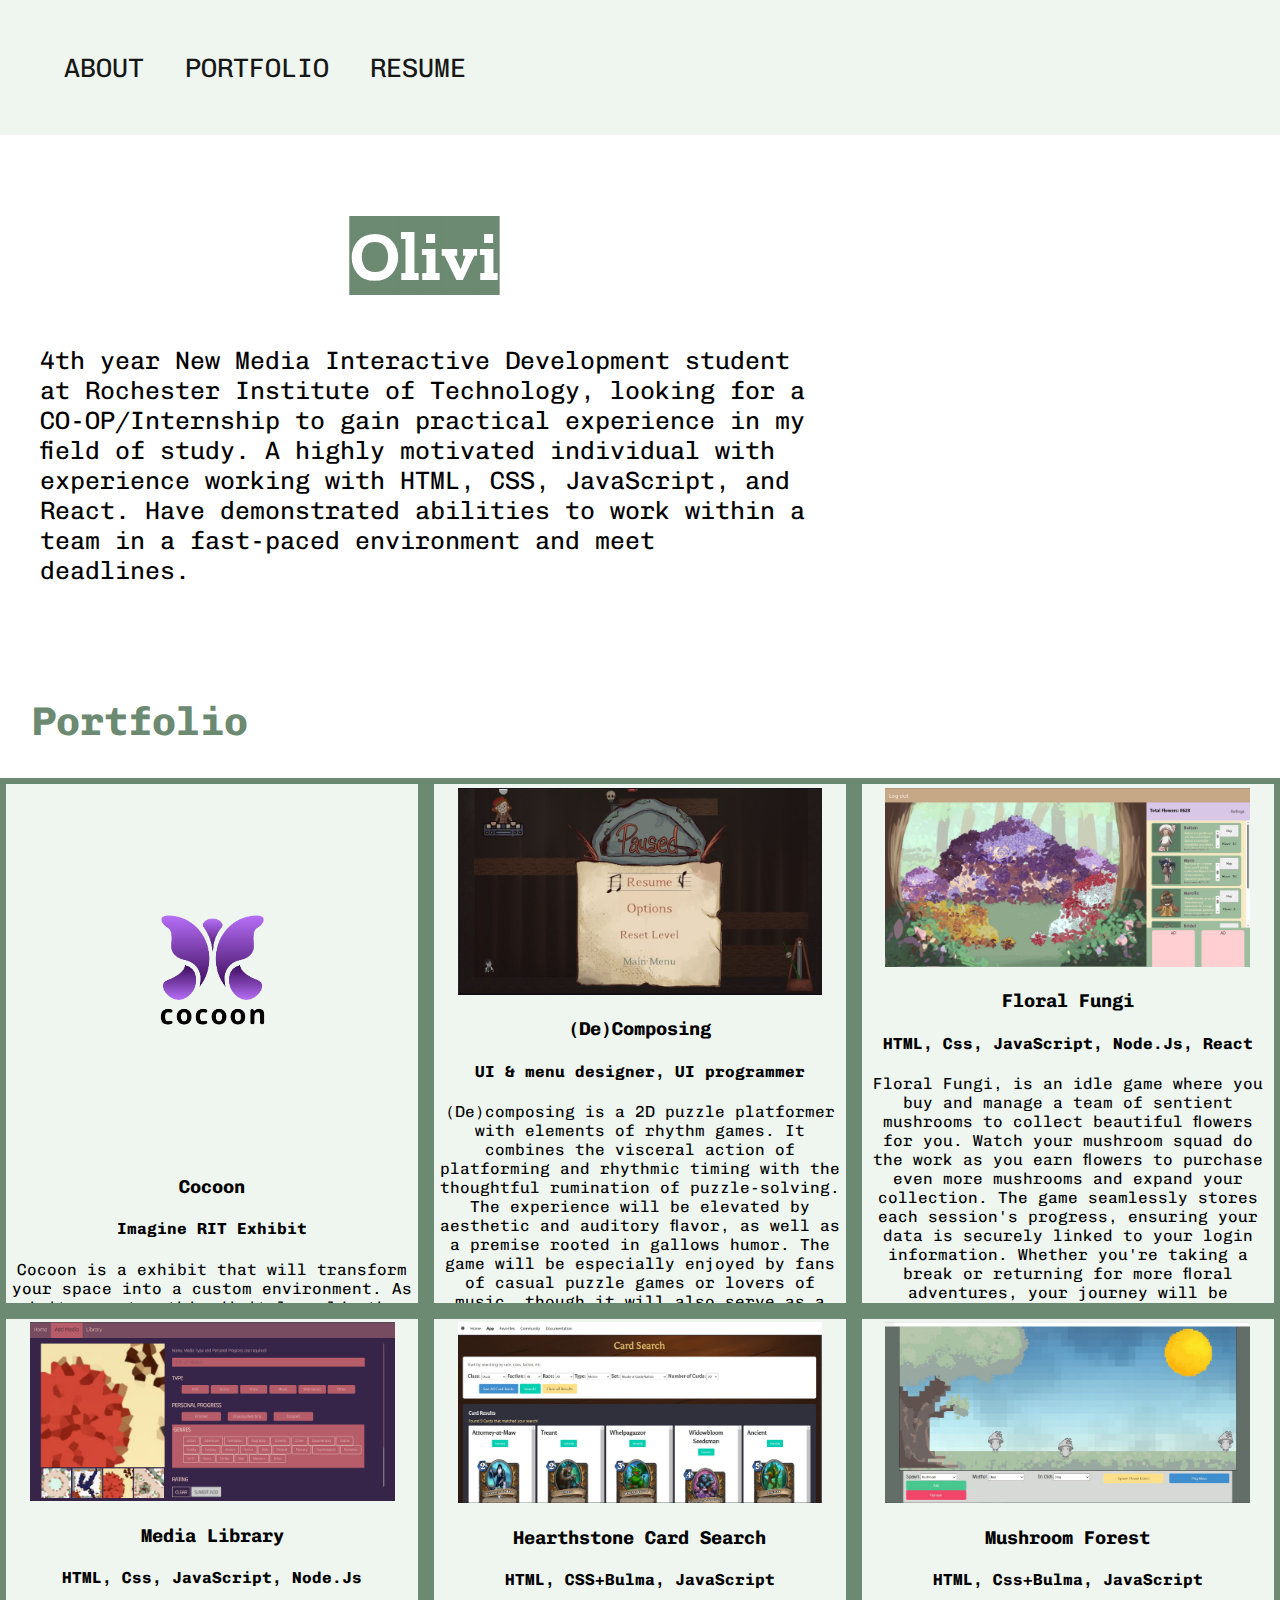
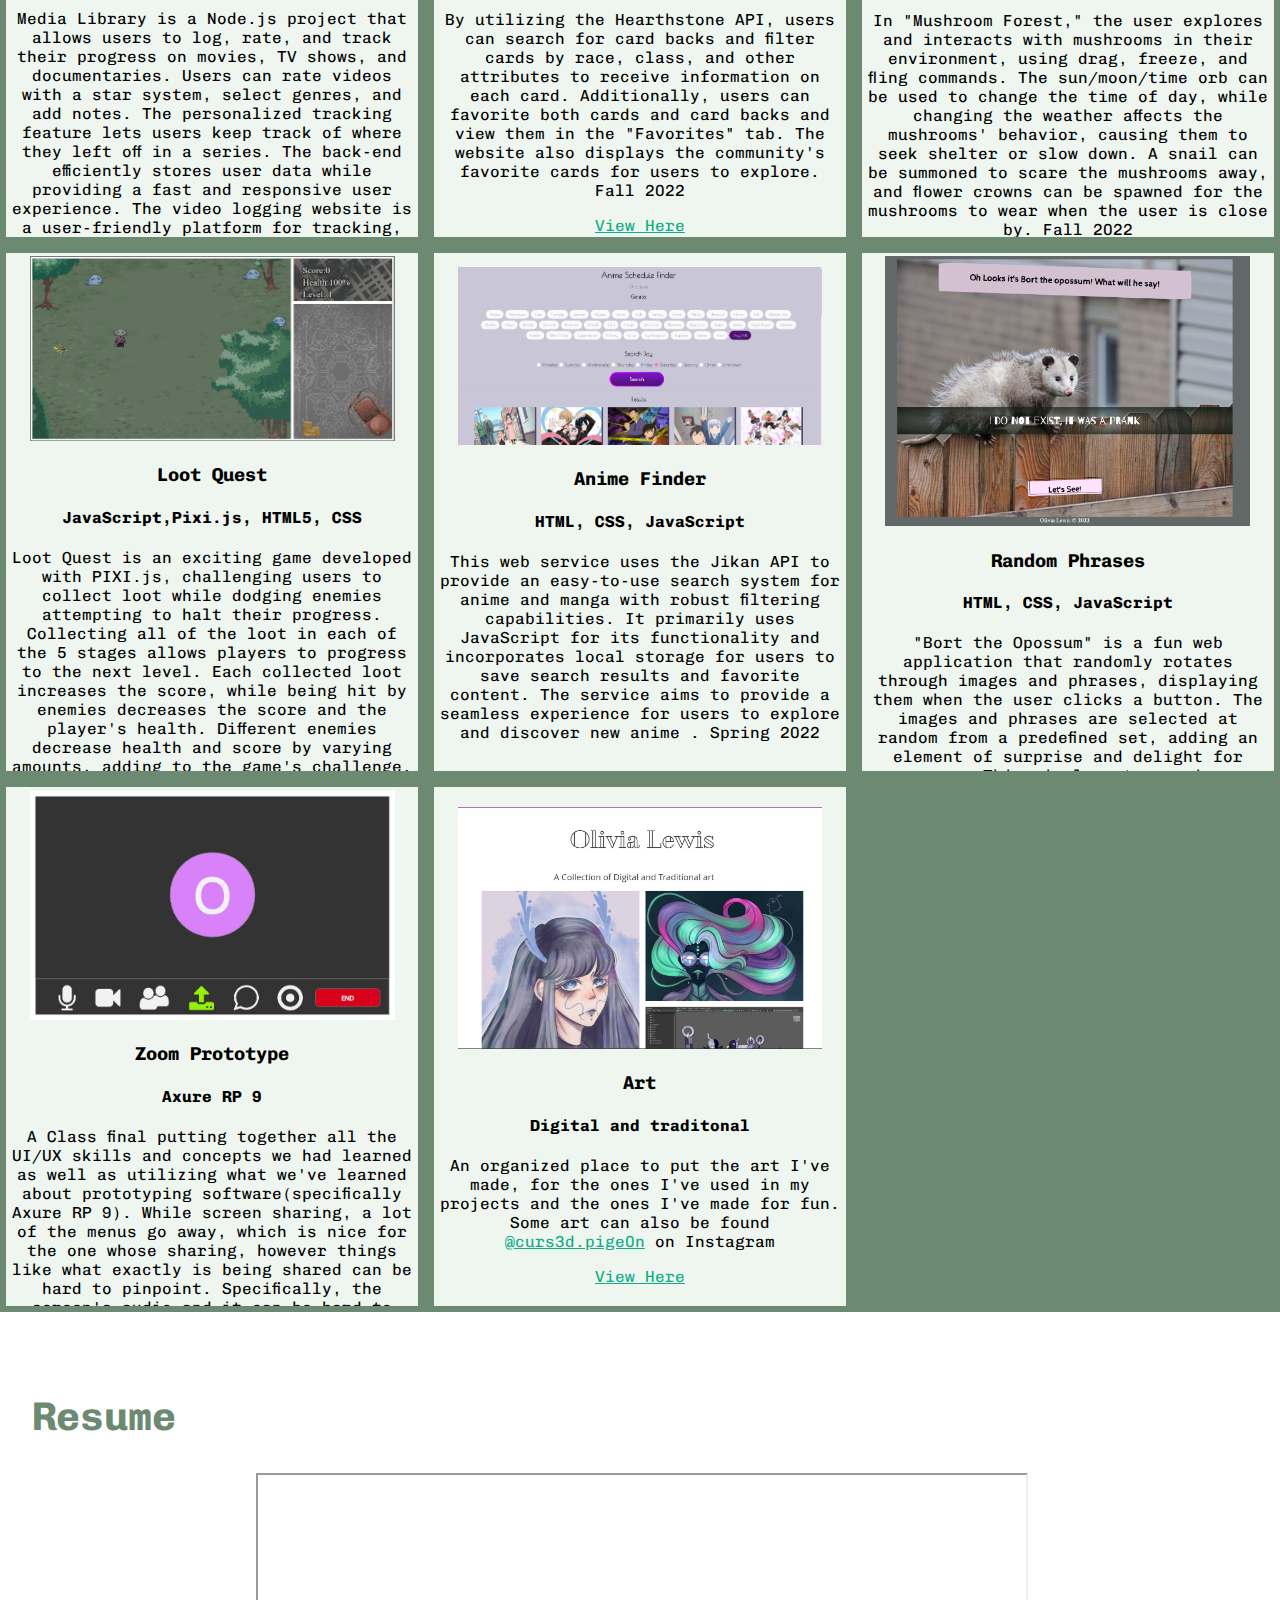
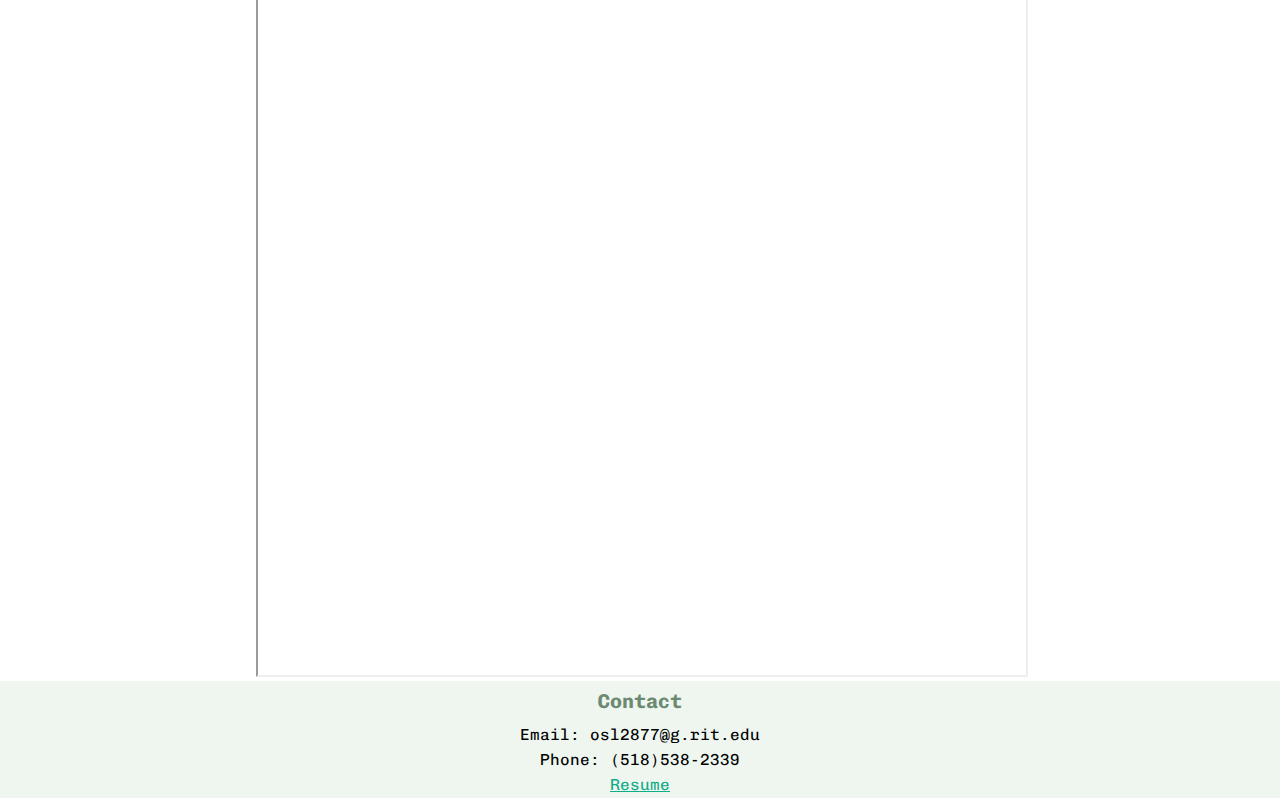
==== index.html @ bc960471 "Moved Stuff around" ====
<!DOCTYPE html>
<html lang="en">

<head>
    <meta charset="UTF-8">
    <meta http-equiv="X-UA-Compatible" content="IE=edge">
    <meta name="viewport" content="width=device-width, initial-scale=1.0">
    <link href="https://fonts.googleapis.com/css2?family=Chivo+Mono&display=swap" rel="stylesheet">
    <link href="https://fonts.googleapis.com/css2?family=Zilla+Slab+Highlight&display=swap" rel="stylesheet">

    <title>Olivia Lewis || Portfolio</title>
    <link rel="stylesheet" type="text/css" href="style.css">



</head>


<body>
    <header>
        <nav>
            <div id="navbar">
                <a class="link" href="#about-me">ABOUT</a>
                <a class="link" href="#port">PORTFOLIO</a>
                <a class="link" href="#resume-title">RESUME</a>
            </div>
        </nav>
    </header>



    <div id="about-me">

        <img id="abt-img" src="images/port-img2.JPG" alt="">
        <div id="abt-text">
            <h1 id="abt-title"></h1>
            4th year New Media Interactive Development student at Rochester Institute of Technology,
            looking for a
            CO-OP/Internship to gain practical experience in my field of study. A highly motivated individual with
            experience working with HTML, CSS, JavaScript, and React. Have demonstrated abilities to work within a team
            in
            a fast-paced environment and meet deadlines.
        </div>

    </div>
    <div id="port">
        <h2 id="portfolio-title">Portfolio</h2>
        <section id="portfolio">
            <section id="project">
                <img src="images/cocoonbranding_Vertical Gradient w-o Tagline.png" alt="Cocoon Logo">
                <h3>Cocoon</h3>
                <h4>Imagine RIT Exhibit</h4>
                <p>Cocoon is a exhibit that will transform your space into a custom environment. As visitors enter this
                    digital world, they find themselves immersed in the environment they
                    have crafted. Through intuitive interaction with physical objects, users gain the power to
                    manipulate their surroundings, initiating a fascinating metamorphosis.

                    Come See it at Imagine RIT 2024! April 27th, 2024
                </p>
            </section>

            <section id="project">
                <img src="images/decomp-temp.JPG" alt="(De)Composing">
                <h3>(De)Composing</h3>
                <h4>UI & menu designer, UI programmer</h4>
                <p>(De)composing is a 2D puzzle platformer with elements of rhythm games. It combines the visceral
                    action of platforming and rhythmic timing with the thoughtful rumination of puzzle-solving. The
                    experience will be elevated by aesthetic and auditory flavor, as well as a premise rooted in gallows
                    humor. The game will be especially enjoyed by fans of casual puzzle games or lovers of music, though
                    it will also serve as a great introduction to either.

                    The game is currently in development and an offical release date is unknown.
                </p>
            </section>
            <section id="project">
                <img src="images/floralFungi.JPG" alt="Floral Fungi">
                <h3>Floral Fungi</h3>
                <h4>HTML, Css, JavaScript, Node.Js, React</h4>
                <p>Floral Fungi, is an idle game where you buy and manage a team of sentient mushrooms to
                    collect beautiful flowers for you. Watch your mushroom squad do the work as you earn flowers to
                    purchase even more mushrooms and expand your collection. The game seamlessly stores each session's
                    progress, ensuring your data is securely linked to your login information. Whether you're taking a
                    break or returning for more floral adventures, your journey will be seamlessly preserved.
                    Additionally, periodic auto-saves throughout the session offer peace of mind and convenience. Spring
                    2023</p>
            </section>

            <section id="project">
                <img src="images/videomedialog.JPG" alt="video media log">
                <h3>Media Library</h3>
                <h4>HTML, Css, JavaScript, Node.Js</h4>
                <p>Media Library is a Node.js project that allows users to log, rate, and track their
                    progress on movies, TV shows, and documentaries. Users can rate videos with a star system, select
                    genres, and add notes. The personalized tracking feature lets users keep track of where they left
                    off in a series. The back-end efficiently stores user data while providing a fast and responsive
                    user experience. The video logging website is a user-friendly platform for tracking, rating, and
                    exploring video media. Spring 2023</p>
                <a href="https://olewis-igme430-project-1.herokuapp.com/addMedia">View Here</a>
            </section>

            <section id="project">
                <img src="images/cardSeearch.JPG" alt="Hearthstone Card Finder">
                <h3>Hearthstone Card Search</h3>
                <h4>HTML, CSS+Bulma, JavaScript</h4>
                <p>By utilizing the Hearthstone API, users can search for card backs and filter cards by race, class,
                    and other attributes to receive information on each card. Additionally, users can favorite both
                    cards and card backs and view them in the "Favorites" tab. The website also displays the community's
                    favorite cards for users to explore.
                    Fall 2022</p>
                <a href="https://people.rit.edu/osl2877/330/project-1/home.html">View Here</a>

            </section>

            <section id="project">
                <img src="images/mushroomGame.JPG" alt="mushroom forest">
                <h3>Mushroom Forest</h3>
                <h4>HTML, Css+Bulma, JavaScript</h4>
                <p>In "Mushroom Forest," the user explores and interacts with mushrooms in their environment, using
                    drag, freeze, and fling commands. The sun/moon/time orb can be used to change the time of day, while
                    changing the weather affects the mushrooms' behavior, causing them to seek shelter or slow down. A
                    snail can be summoned to scare the mushrooms away, and flower crowns can be spawned for the
                    mushrooms to wear when the user is close by. Fall 2022</p>
                <a href="https://people.rit.edu/osl2877/330/project-2/home.html">View Here</a>
            </section>

            <section id="project">
                <img src="images/game.PNG" alt="Loot Quest">
                <h3>Loot Quest</h3>
                <h4>JavaScript,Pixi.js, HTML5, CSS</h4>
                <p>Loot Quest is an exciting game developed with PIXI.js, challenging users to collect loot while
                    dodging enemies attempting to halt their progress. Collecting all of the loot in each of the 5
                    stages allows players to progress to the next level. Each collected loot increases the score, while
                    being hit by enemies decreases the score and the player's health. Different enemies decrease health
                    and score by varying amounts, adding to the game's challenge. Fall 2022

                    PIXI recently completely overhaul so sadly a current working version isnt up but
                    will be worked on.</p>
                <a href="https://people.rit.edu/osl2877/project3/doc.html">The Docs</a>
            </section>

            <section id="project">
                <img src="images/afinder.PNG" alt="anime Finder">
                <h3>Anime Finder</h3>
                <h4>HTML, CSS, JavaScript</h4>
                <p>This web service uses the Jikan API to provide an easy-to-use search system for anime and manga with
                    robust filtering capabilities. It primarily uses JavaScript for its functionality and incorporates
                    local storage for users to save search results and favorite content. The service aims to provide a
                    seamless experience for users to explore and discover new anime . Spring 2022</p>
                <!-- <a href="https://people.rit.edu/osl2877/230-Olivia-Lewis/projectTwo/">Api has been updated so site does not work as intented, will be fixed</a> -->
            </section>


            <section id="project">
                <img src="images/bort.PNG" alt="bort">
                <h3>Random
                    Phrases</h3>
                <h4>HTML, CSS, JavaScript</h4>
                <p>"Bort the Opossum" is a fun web application that randomly rotates through images and phrases,
                    displaying them when the user clicks a button. The images and phrases are selected at random from a
                    predefined set, adding an element of surprise and delight for users. This simple yet engaging
                    application is sure to bring a smile to anyone's face. Spring
                    2022</p>
                <a href="https://people.rit.edu/osl2877/230-Olivia-Lewis/random-phrases/random-phrases.html">View
                    Here</a>
            </section>


            <section id="project">
                <img src="images/zoom.JPG" alt="Axure">
                <h3>Zoom Prototype</h3>
                <h4>Axure RP 9</h4>
                <p>A Class final putting together all the UI/UX skills and concepts we had learned as well as utilizing
                    what we've learned about prototyping software(specifically Axure RP 9).

                    While screen sharing, a lot of the menus go away, which is nice for the one whose sharing, however
                    things like what exactly is being shared can be hard to pinpoint. Specifically, the screen's audio
                    and it can be hard to figure out if something is wrong until someone else has to tell you. And then
                    finding the solution can also be difficult.

                    So having a quick, clear, and easy way to see this information is important.

                    Fall 2021</p>
                <a href="https://yj7y23.axshare.com/#id=djxuv5&p=home_page" target="_blank">View
                    Here</a>
            </section>

            <section id="project">
                <img src="images/art-port.JPG" alt="portfolio">
                <h3>Art</h3>
                <h4>Digital and traditonal</h4>
                <p>An organized place to put the art I've made, for the ones I've used in my projects and the ones I've
                    made for fun. Some art can also be found <a href="https://www.instagram.com/curs3d.pige0n/" target="_blank">@curs3d.pige0n</a> on Instagram</p>
                <a href="https://osl2877.wixsite.com/art-portfolio" target="_blank">View
                    Here</a>
            </section>


        </section>
    </div>
    <h2 id="resume-title">Resume</h2>
    <section id="info">
        <section id="resume">
            <iframe src="CO_OP Resume-Lewis.pdf"></iframe>
        </section>
    </section>


    <footer>
        <h3>Contact</h3>
        <p>Email: osl2877@g.rit.edu</p>
        <p>Phone: (518)538-2339</p>
        <p><a href="CO_OP Resume-Lewis.pdf" target="_blank">Resume</a></p>
    </footer>

    <script src="name.js"></script>

</body>

</html>
---- style.css ----
body {
    margin: 0;
    overflow-x: hidden;
}

header {
    background-color: #eef6ef;
    height: 15vh;
    display: flex;
    align-items: center;
    justify-content: space-between;
    font-size: 20pt;
    padding-left: 4rem;
    font-family: "Chivo Mono", Georgia, Times, 'Times New Roman', serif;
}

nav {
    margin-right: 7vw;
    display: flex;
}

.link {
    margin-right: 25px;
    color: rgb(24, 23, 23);
    text-decoration: none;
}

.link:hover {
    color: #0fac87;
    margin-right: 25px;
    text-decoration: underline;
}



#portfolio {
    display: grid;
    grid-template-columns: repeat(auto-fill, minmax(400px, 1fr));
    grid-auto-rows: auto;
    grid-gap: 1rem;
    background-color: #6c8971;
    padding: .4rem;
}

#project {
    background-color: #eef6ef;
    font-family: "Chivo Mono", Georgia, Times, 'Times New Roman', serif;
    height: 32rem;
    padding: .2rem;
    align-content: center;
    align-items: center;
    text-align: center;

    overflow-y: auto;

}

#project img {
    width: 90%;
    padding: 0;
}

#about-me {
    display: flex;
    flex-direction: wrap;
    margin-left: .5rem;
    margin-right: .5rem;

}

#abt-title {
    font-size: 70px;
    color: #6c8971;
    text-align: center;

    font-family: "Zilla Slab Highlight", 'Times New Roman', Times, serif;
}

#abt-text {
    padding: 2rem;
    font-size: 25px;
    width: 60vw;
    font-family: "Chivo Mono", Georgia, Times, 'Times New Roman', serif;
}

#abt-img {
    max-width: 40vw;
    max-height: 40vw;
    width: auto;
    height: auto;

}

#portfolio-title,
#resume-title {
    font-family: "Chivo Mono", Georgia, Times, 'Times New Roman', serif;
    margin-top: 5rem;
    padding-left: 2rem;
    font-size: 40px;
    color: #6c8971;
}

#info {

    display: grid;
    grid-template-columns: 1fr;
    grid-gap: 20px;
    height: 800px;
    margin-top: .5rem;
    margin-bottom: .5rem;
}

#resume iframe {
    margin-left: 20%;
    margin-right: 20%;

    width: 60%;
    height: 100%;

}



footer {
    padding: 0;
    margin: 0;
    text-align: center;
    background-color: #eef6ef;
    font-family: "Chivo Mono", Georgia, Times, 'Times New Roman', serif;


}

footer h3 {
    margin: 0;
    padding: .5rem;
    color: #6c8971;
    font-size: 20px;
}

footer p {
    margin: 0;
    padding: .2rem;
}

a {
    color: #0fac87;
}

a:hover {
    color: #183730;
}


@media screen and (max-width: 1100px) {
    header {
        height: 10vh;
    }




}

@media screen and (max-width: 800px) {
    header {
        height: 5vh;
        align-items: center;
        font-size: 10pt;
    }


    nav {
        align-items: center;
        margin-right: 1vw;
    }

    .link {
        margin-right: 10px;
    }

    #about-me {
        margin: 0;
        flex-direction: column;
    }

    #abt-img {
        max-width: 100%;
        max-height: 100%;
    }

    #abt-text {
        width: 100%;
    }





}
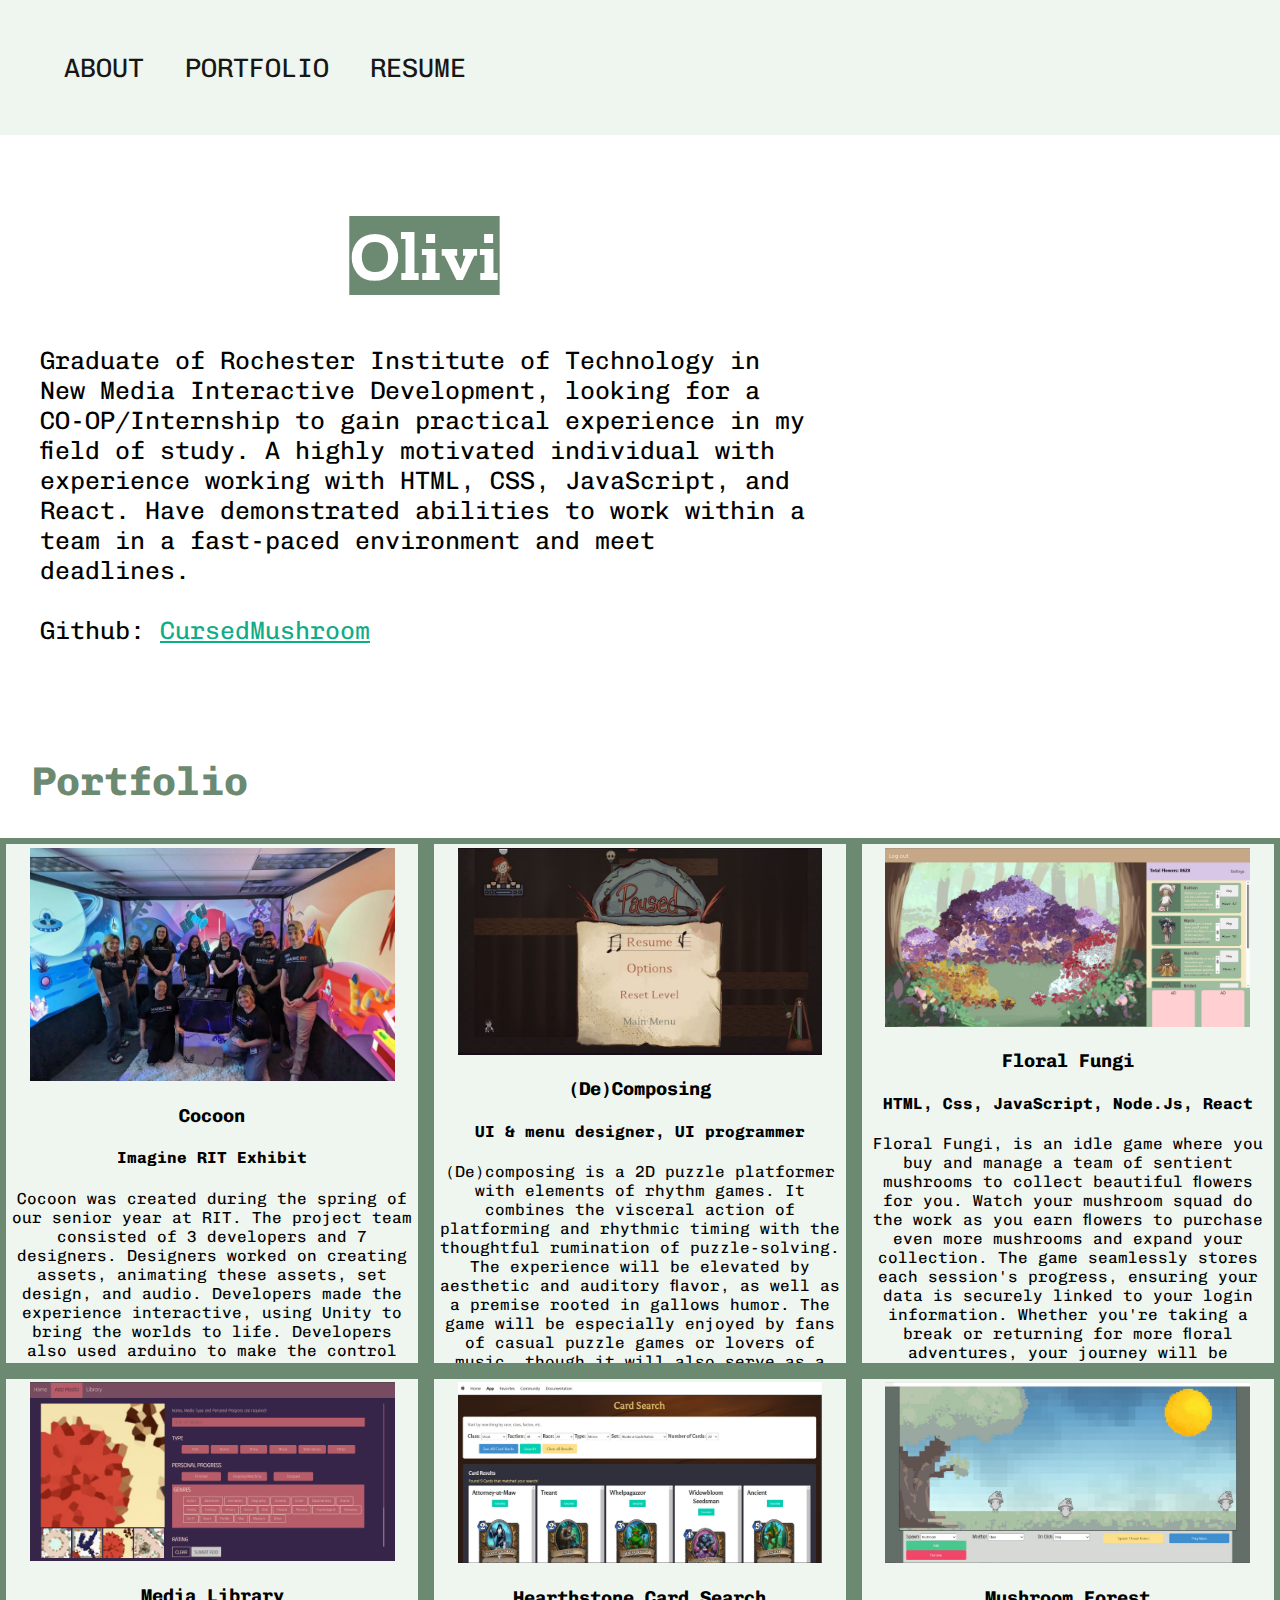
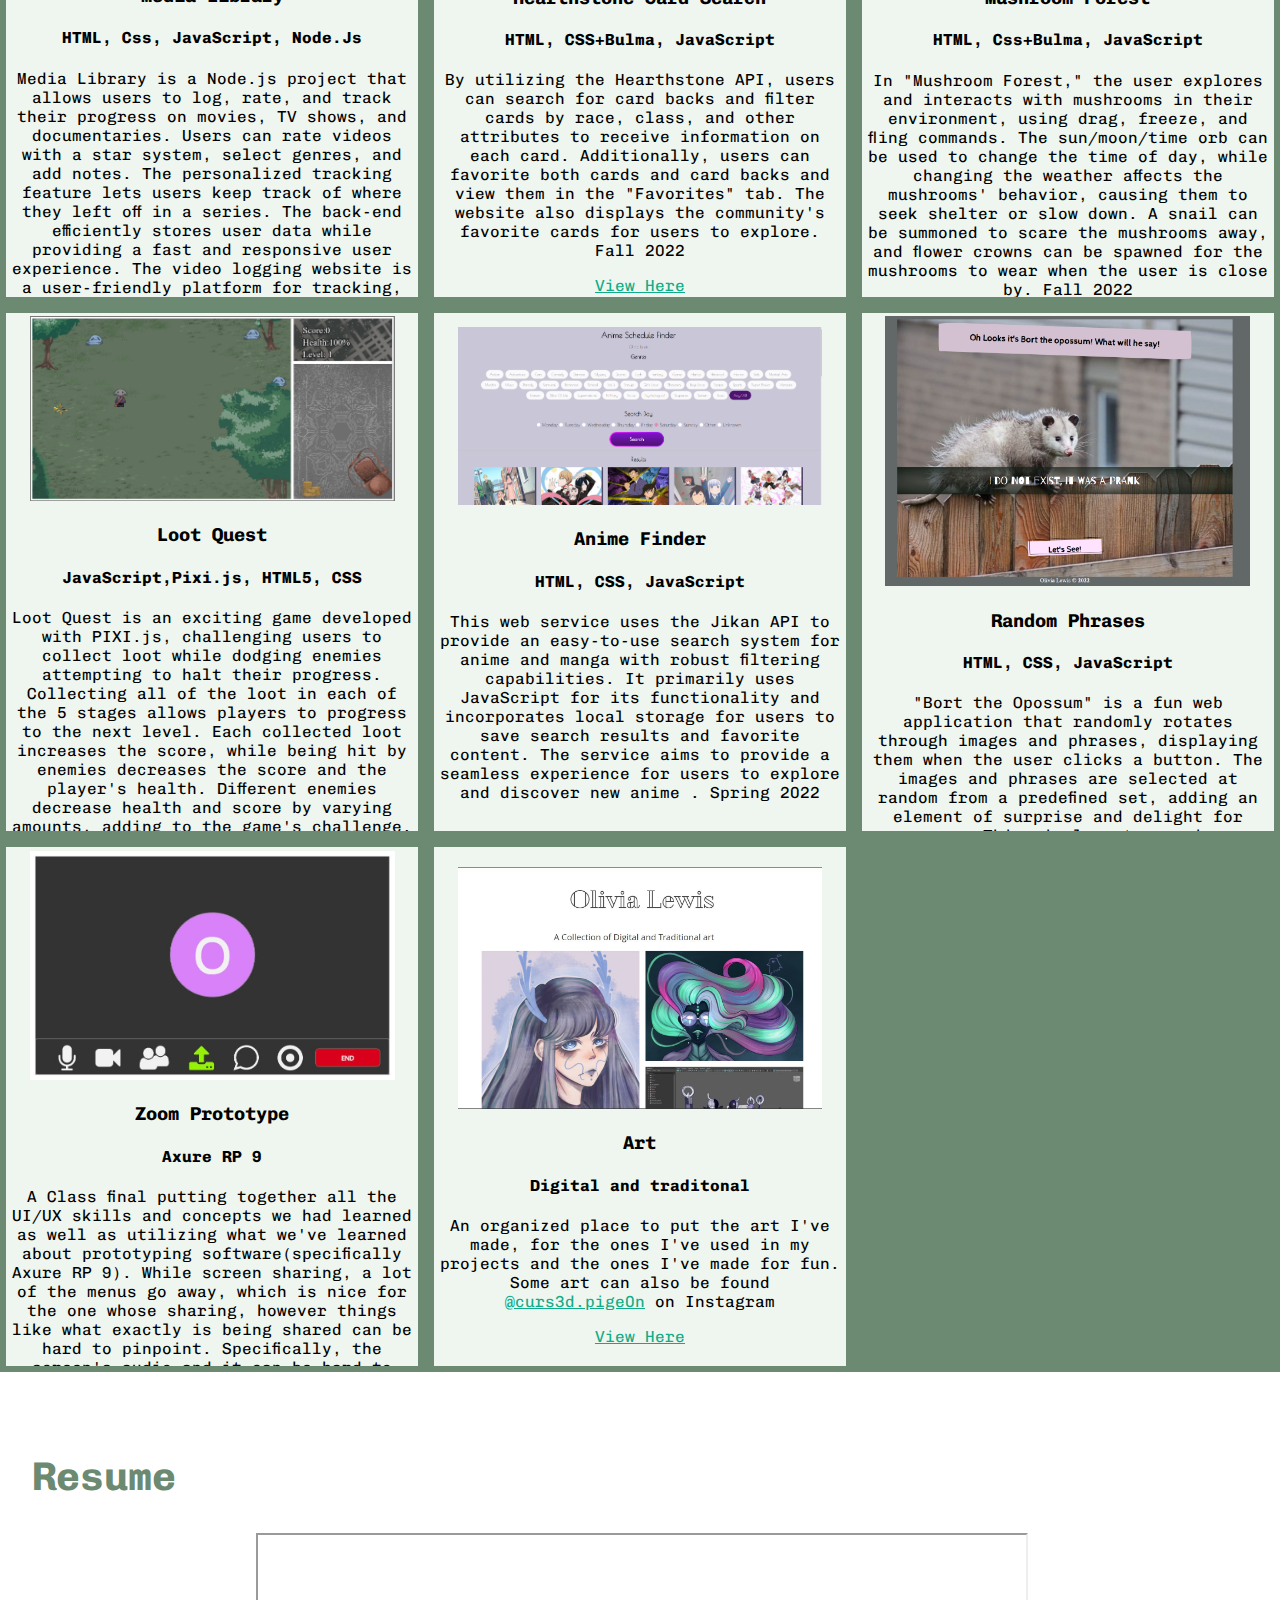
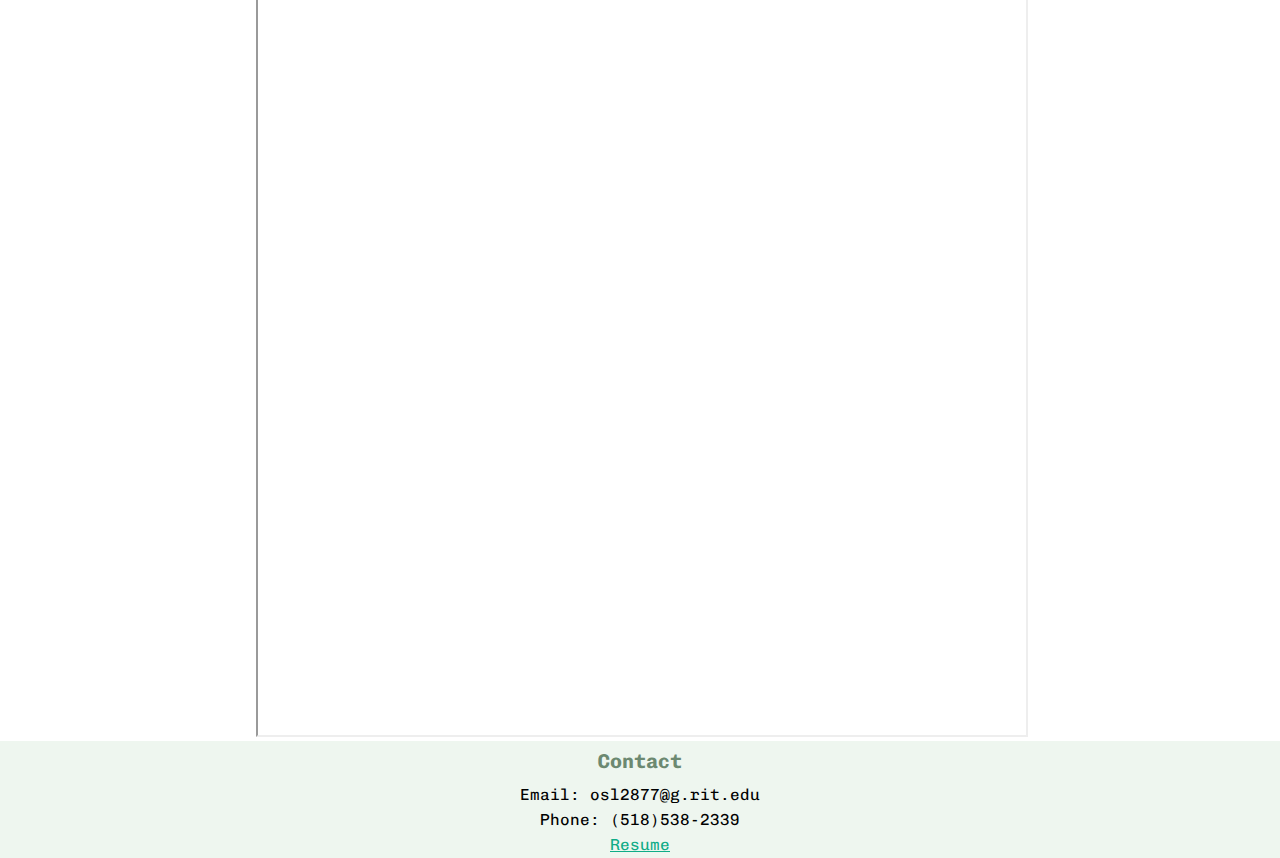
==== commit b1e0cd47: "updated resume and cocoon project" ====
--- a/index.html
+++ b/index.html
@@ -34,12 +34,15 @@
         <img id="abt-img" src="images/port-img2.JPG" alt="">
         <div id="abt-text">
             <h1 id="abt-title"></h1>
-            4th year New Media Interactive Development student at Rochester Institute of Technology,
+            Graduate of Rochester Institute of Technology in New Media Interactive Development,
             looking for a
             CO-OP/Internship to gain practical experience in my field of study. A highly motivated individual with
             experience working with HTML, CSS, JavaScript, and React. Have demonstrated abilities to work within a team
             in
             a fast-paced environment and meet deadlines.
+
+            <br><br>
+            Github: <a href="https://github.com/CursedMushroom">CursedMushroom</a>
         </div>
 
     </div>
@@ -47,15 +50,19 @@
         <h2 id="portfolio-title">Portfolio</h2>
         <section id="portfolio">
             <section id="project">
-                <img src="images/cocoonbranding_Vertical Gradient w-o Tagline.png" alt="Cocoon Logo">
+                <img src="images/Imagine-group.JPG" alt="Imagine Group">
                 <h3>Cocoon</h3>
                 <h4>Imagine RIT Exhibit</h4>
-                <p>Cocoon is a exhibit that will transform your space into a custom environment. As visitors enter this
-                    digital world, they find themselves immersed in the environment they
-                    have crafted. Through intuitive interaction with physical objects, users gain the power to
-                    manipulate their surroundings, initiating a fascinating metamorphosis.
-
-                    Come See it at Imagine RIT 2024! April 27th, 2024
+                <p>Cocoon was created during the spring of our senior year at RIT. The project team consisted of 3
+                    developers and 7 designers.
+
+
+                    Designers worked on creating assets, animating these assets, set design, and audio. Developers made
+                    the experience interactive, using Unity to bring the worlds to life. Developers also used arduino to
+                    make the control panel for the environments functionable.
+
+                    Presented at Imagine RIT 2024 and EDGE: Experiential Development and Games Expo!
+                    <a href="https://cocoon-2024.framer.website/">View and learn more here!</a>
                 </p>
             </section>
 
@@ -69,7 +76,9 @@
                     humor. The game will be especially enjoyed by fans of casual puzzle games or lovers of music, though
                     it will also serve as a great introduction to either.
 
-                    The game is currently in development and an offical release date is unknown.
+                    The game is currently in development and an offical release date is unknown. Though a Demo can be
+                    found on Itch.io</p>
+                <a href="https://bcdubs.itch.io/decomposing">View Here</a>
                 </p>
             </section>
             <section id="project">
@@ -189,7 +198,8 @@
                 <h3>Art</h3>
                 <h4>Digital and traditonal</h4>
                 <p>An organized place to put the art I've made, for the ones I've used in my projects and the ones I've
-                    made for fun. Some art can also be found <a href="https://www.instagram.com/curs3d.pige0n/" target="_blank">@curs3d.pige0n</a> on Instagram</p>
+                    made for fun. Some art can also be found <a href="https://www.instagram.com/curs3d.pige0n/"
+                        target="_blank">@curs3d.pige0n</a> on Instagram</p>
                 <a href="https://osl2877.wixsite.com/art-portfolio" target="_blank">View
                     Here</a>
             </section>
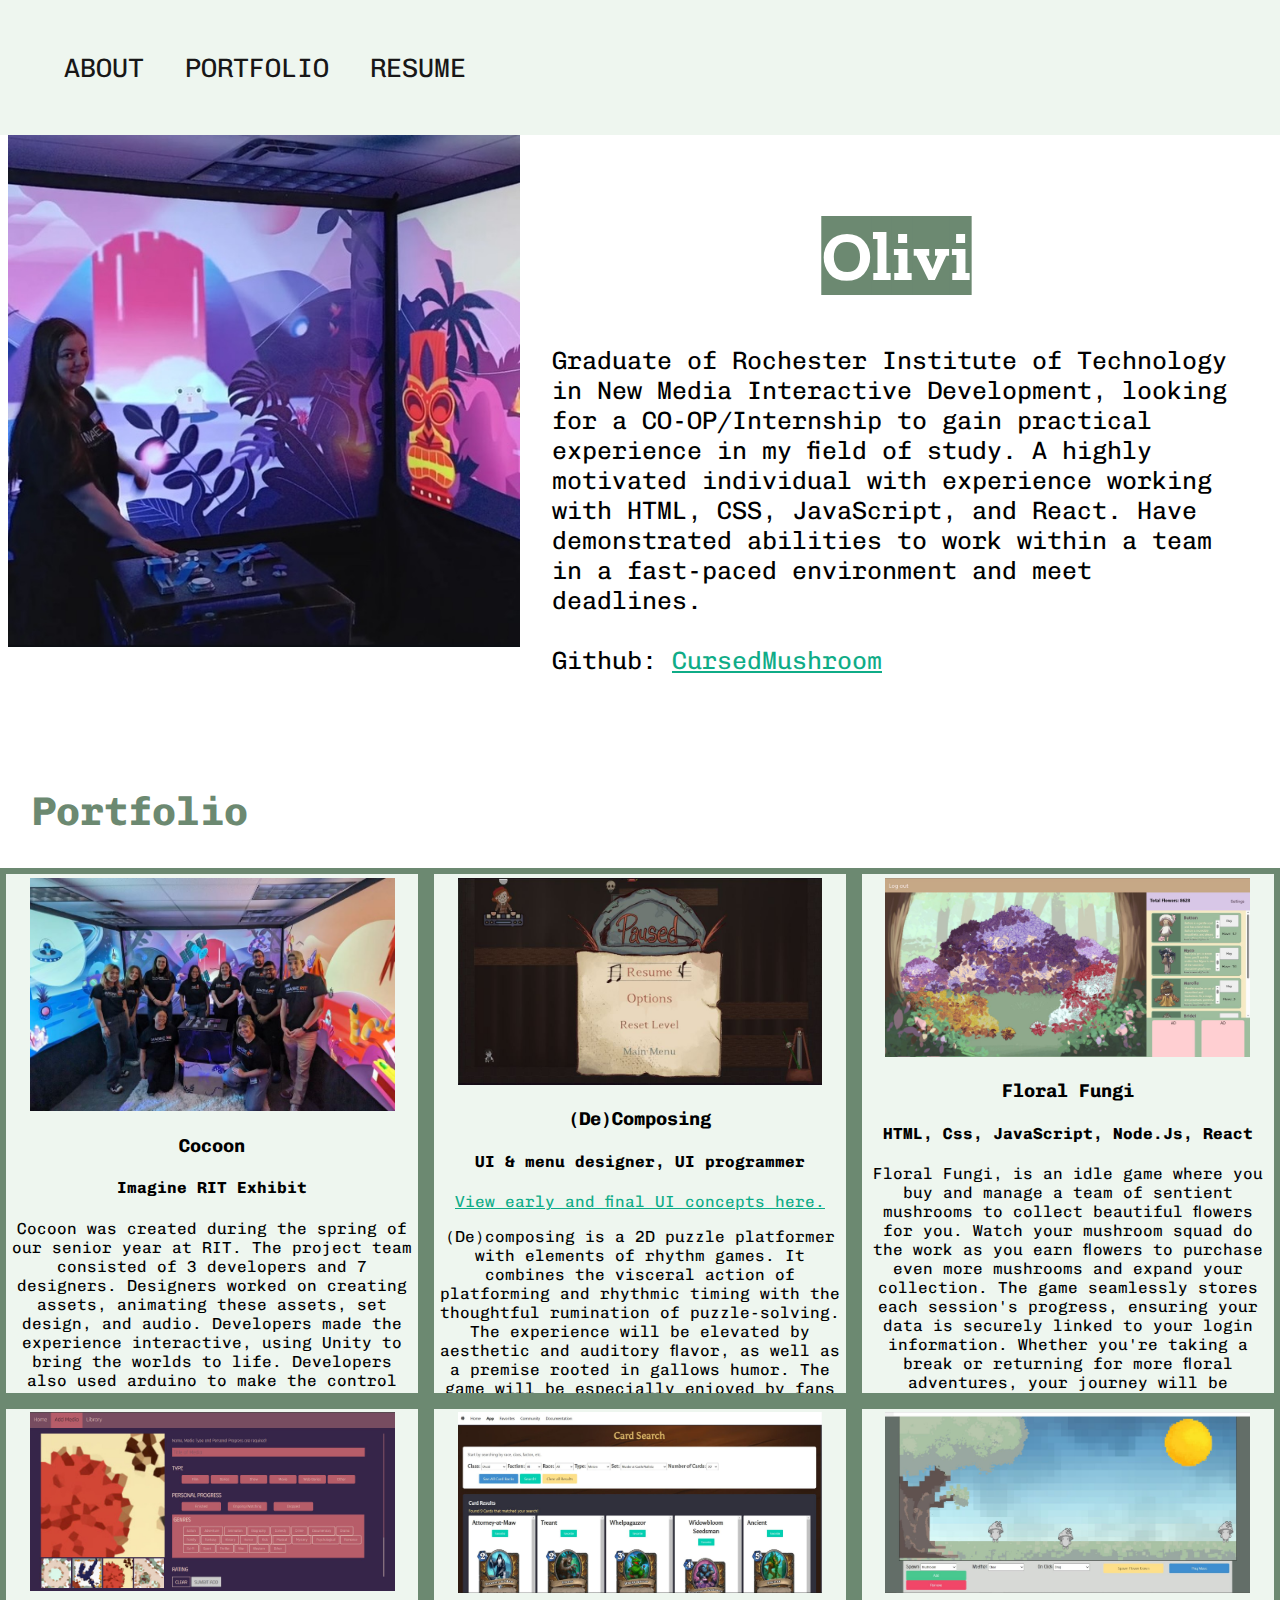
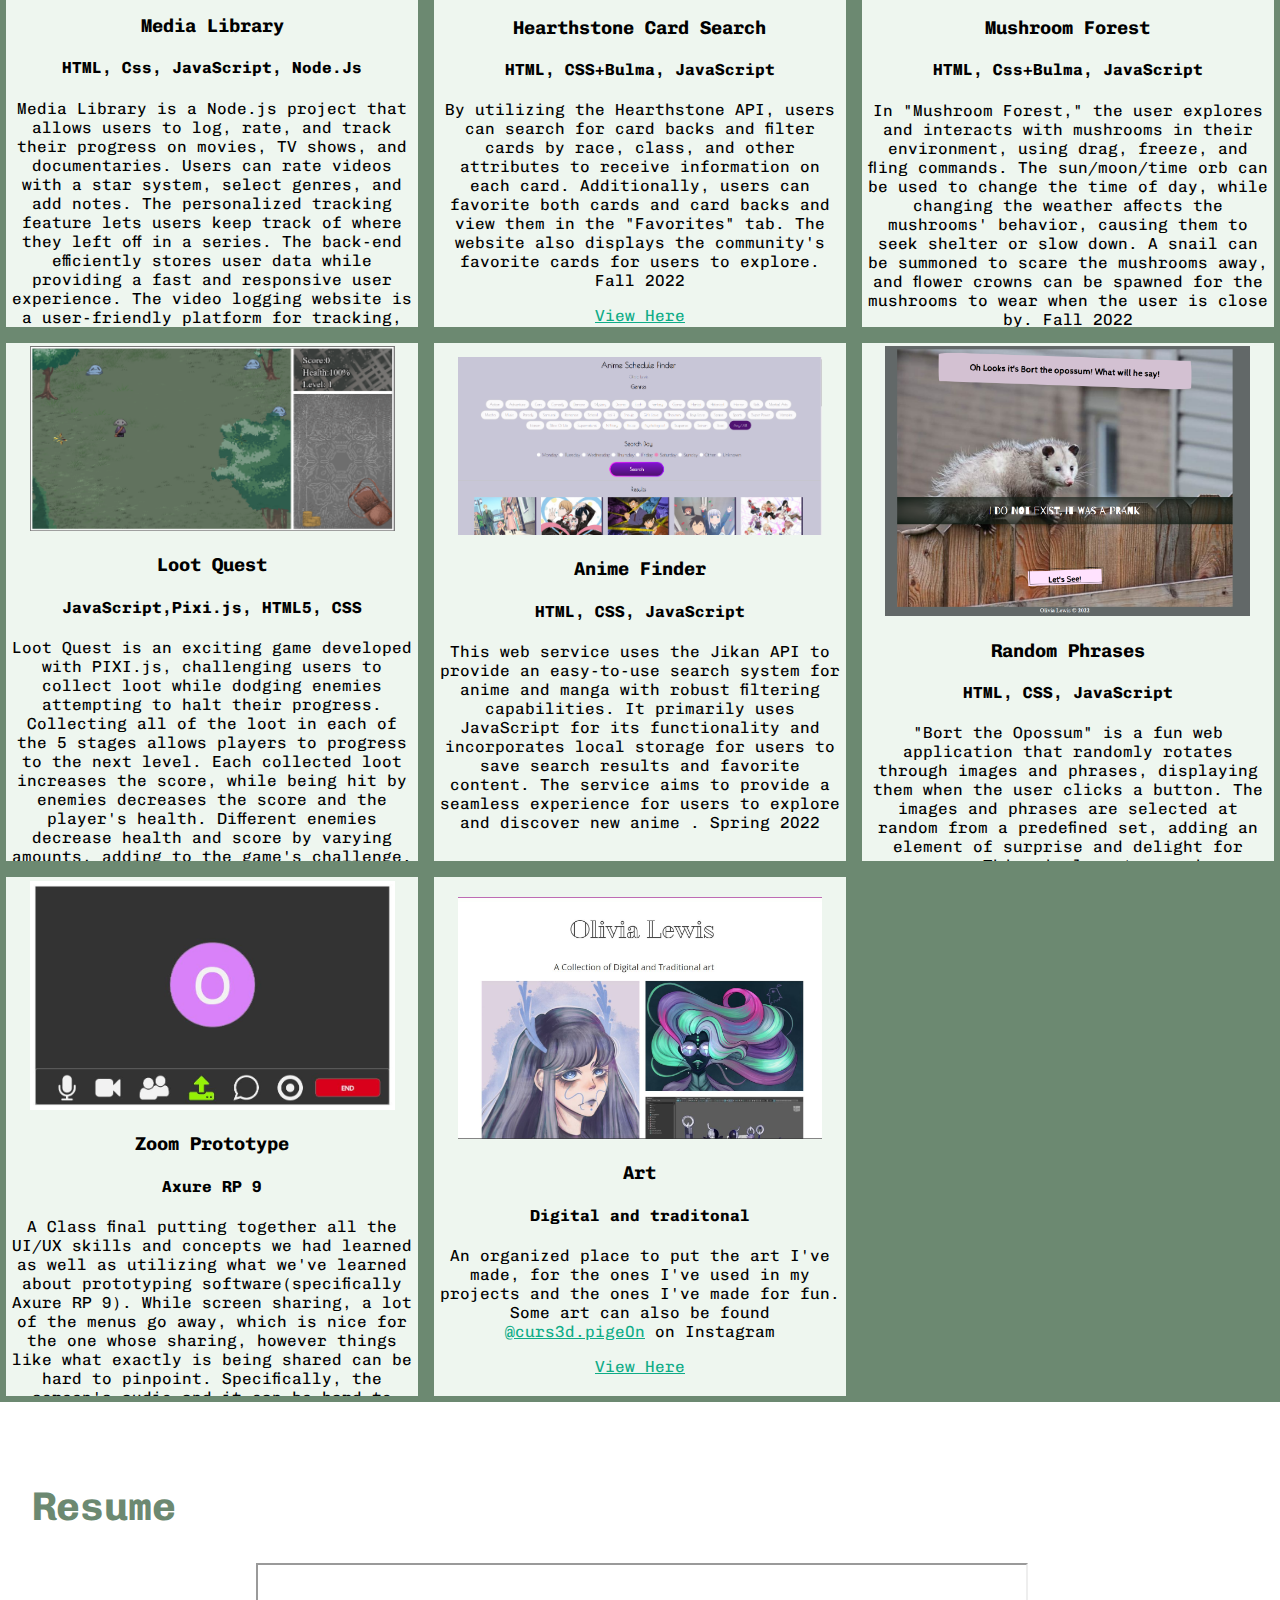
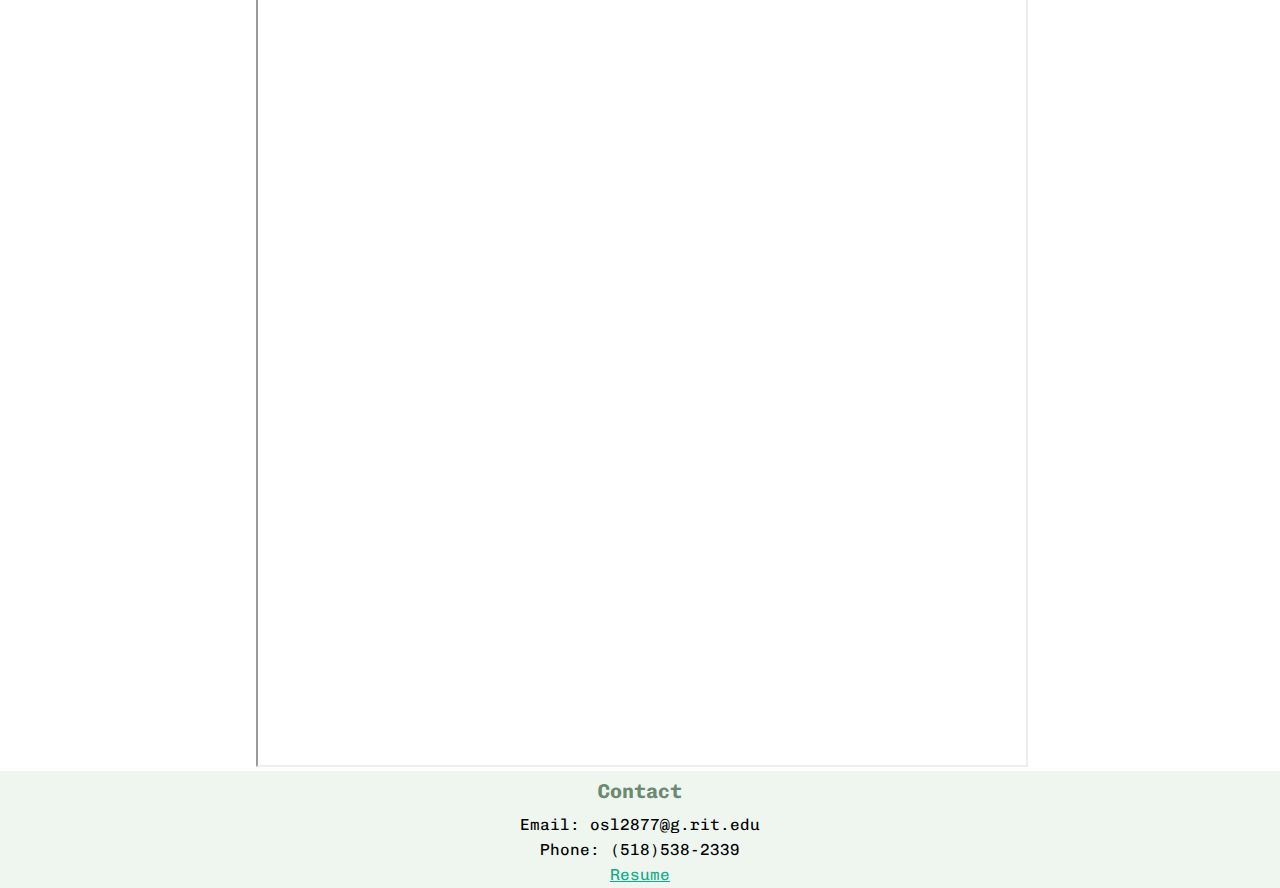
==== commit f581d9ff: "Updated Portfolio Image and Add Dev page for DeCompossing" ====
--- a/index.html
+++ b/index.html
@@ -31,7 +31,7 @@
 
     <div id="about-me">
 
-        <img id="abt-img" src="images/port-img2.JPG" alt="">
+        <img id="abt-img" src="images/port-img3.jpg" alt="">
         <div id="abt-text">
             <h1 id="abt-title"></h1>
             Graduate of Rochester Institute of Technology in New Media Interactive Development,
@@ -70,7 +70,9 @@
                 <img src="images/decomp-temp.JPG" alt="(De)Composing">
                 <h3>(De)Composing</h3>
                 <h4>UI & menu designer, UI programmer</h4>
-                <p>(De)composing is a 2D puzzle platformer with elements of rhythm games. It combines the visceral
+                <a href="https://bcdubs.itch.io/decomposing">View early and final UI concepts here.</a>
+                <p>
+                    (De)composing is a 2D puzzle platformer with elements of rhythm games. It combines the visceral
                     action of platforming and rhythmic timing with the thoughtful rumination of puzzle-solving. The
                     experience will be elevated by aesthetic and auditory flavor, as well as a premise rooted in gallows
                     humor. The game will be especially enjoyed by fans of casual puzzle games or lovers of music, though
@@ -78,7 +80,8 @@
 
                     The game is currently in development and an offical release date is unknown. Though a Demo can be
                     found on Itch.io</p>
-                <a href="https://bcdubs.itch.io/decomposing">View Here</a>
+                
+                <a href="https://bcdubs.itch.io/decomposing">View The Game Here</a>
                 </p>
             </section>
             <section id="project">
--- a/style.css
+++ b/style.css
@@ -151,6 +151,55 @@
     color: #183730;
 }
 
+#decompIMG{
+    display: block;
+    width: 60%;
+    height: auto;
+
+}
+
+#role-desc{
+    background-color: #6c8971;
+    font-size: 20px;
+    font-family: "Chivo Mono", Georgia, Times, 'Times New Roman', serif;
+    padding: 1rem;
+    color:#eef6ef;
+
+}
+
+#concepts{
+    background-color: #6c8971;
+    display: grid;
+    grid-template-columns: repeat(auto-fill, minmax(600px, 1fr));
+    gap: 10px;
+    padding: 10px;
+}
+
+.conceptIMG {
+    width: 100%;
+    height: auto;
+    object-fit: cover;
+    border-radius: 5px;
+}
+
+#finals {
+    background-color: #6c8971;
+    display: flex;
+  flex-wrap: wrap;
+  padding: 5px;
+
+}
+.finalscolumn {
+    flex: 25%;
+    max-width: 33%;
+    padding: 0 4px;
+  }
+.finalsIMG {
+    margin-top: 8px;
+  vertical-align: middle;
+  width: 100%;
+}
+
 
 @media screen and (max-width: 1100px) {
     header {
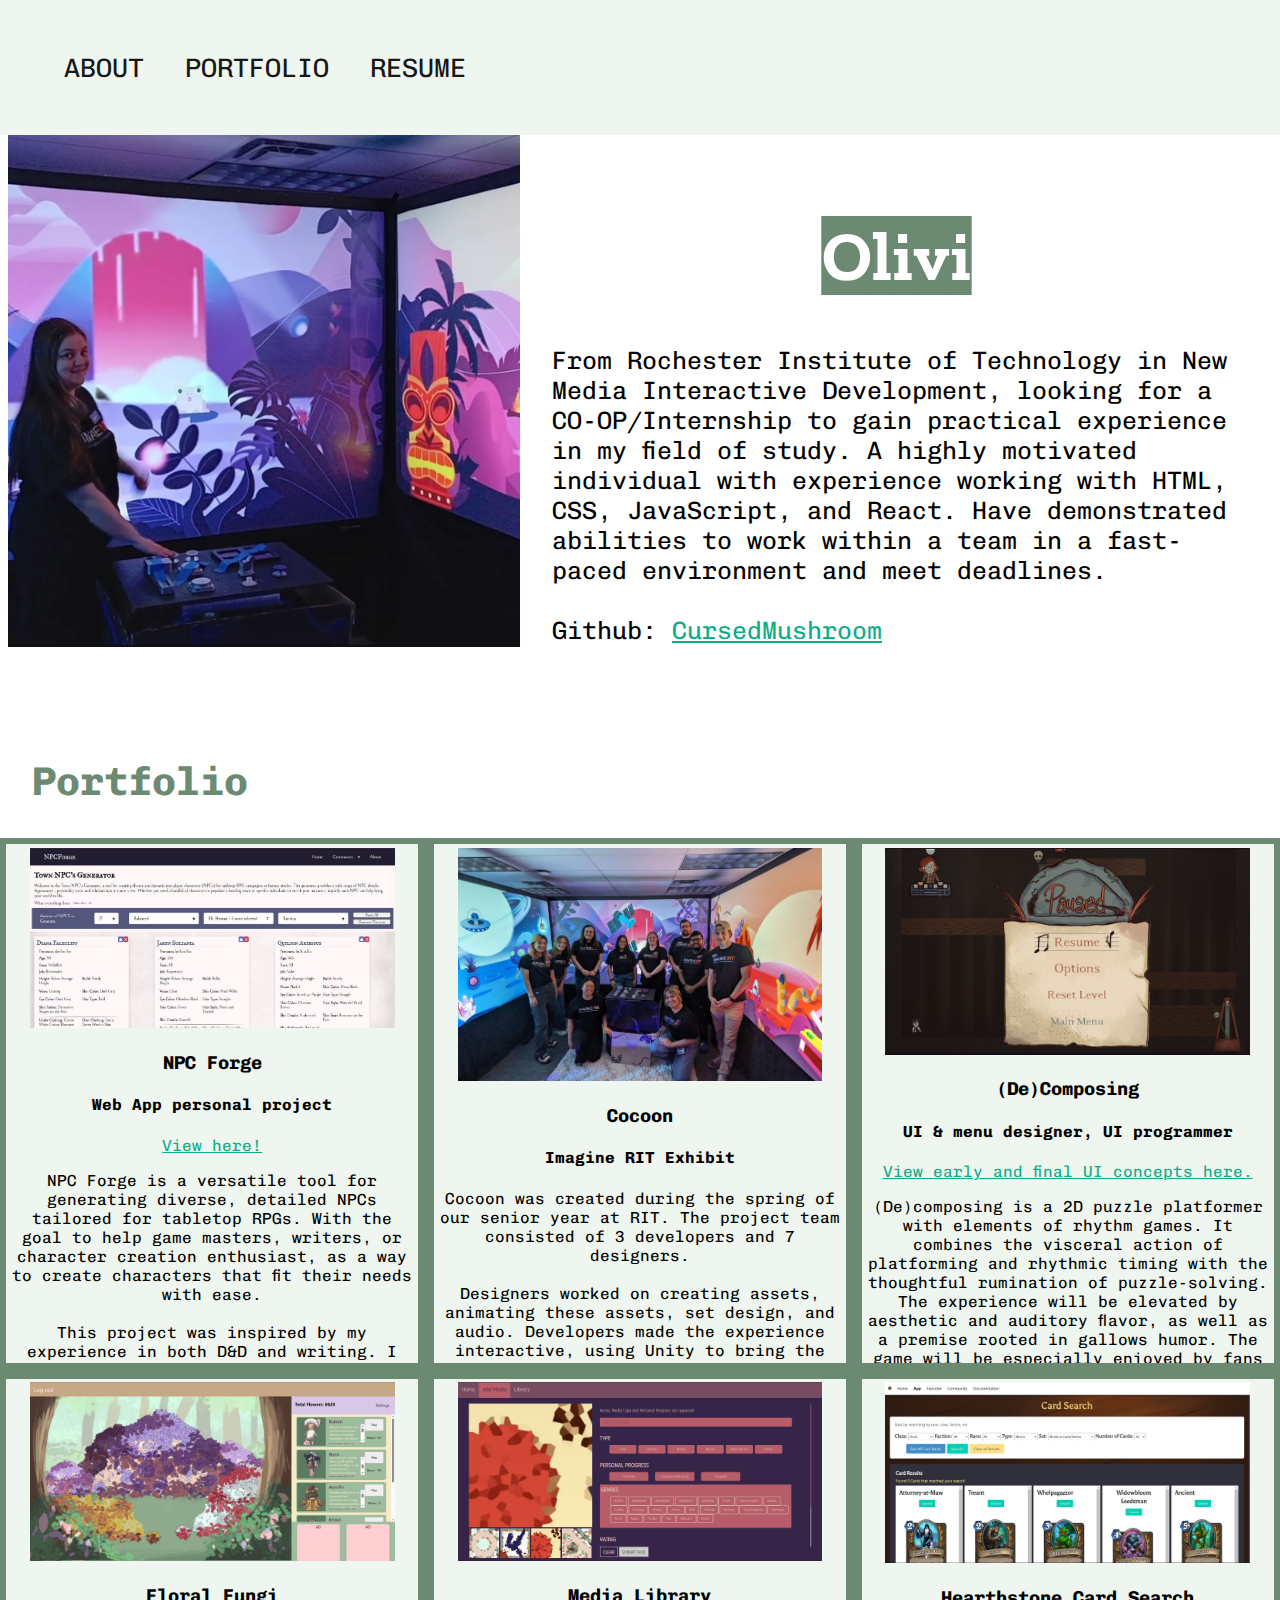
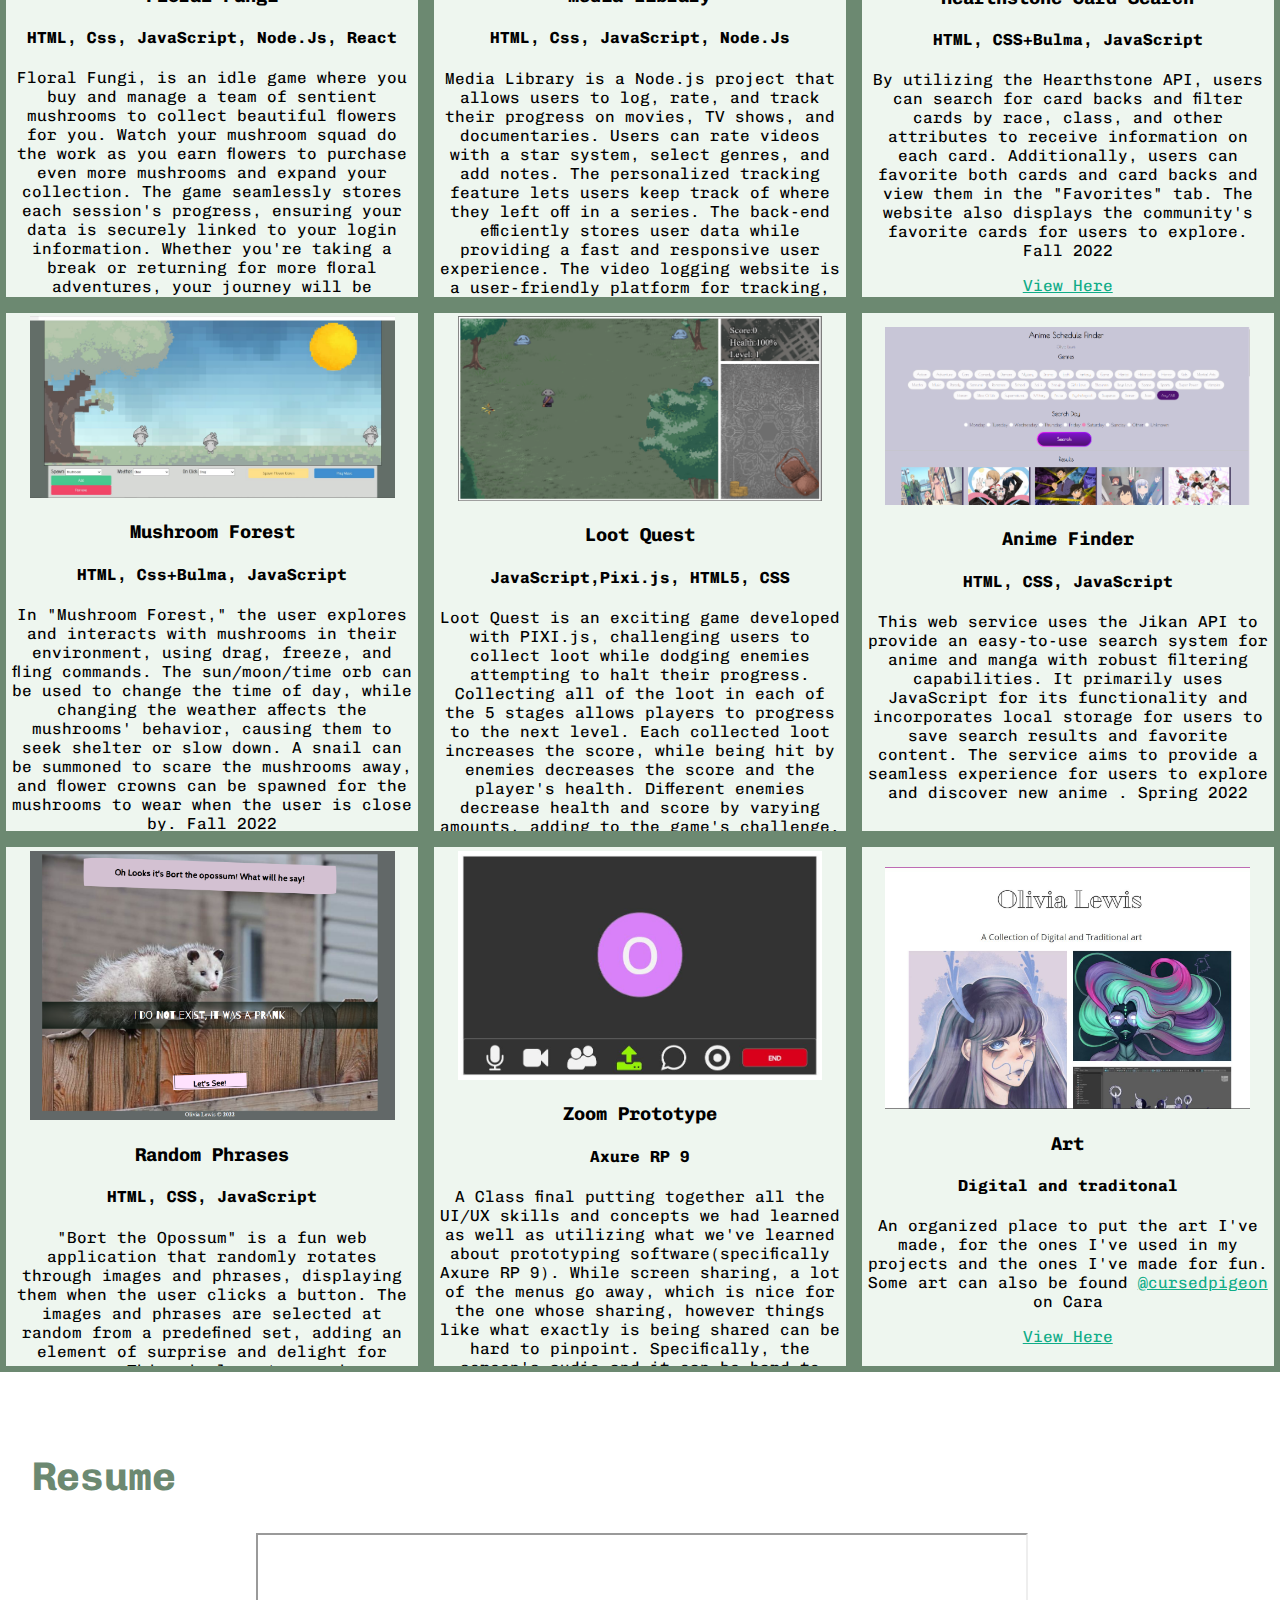
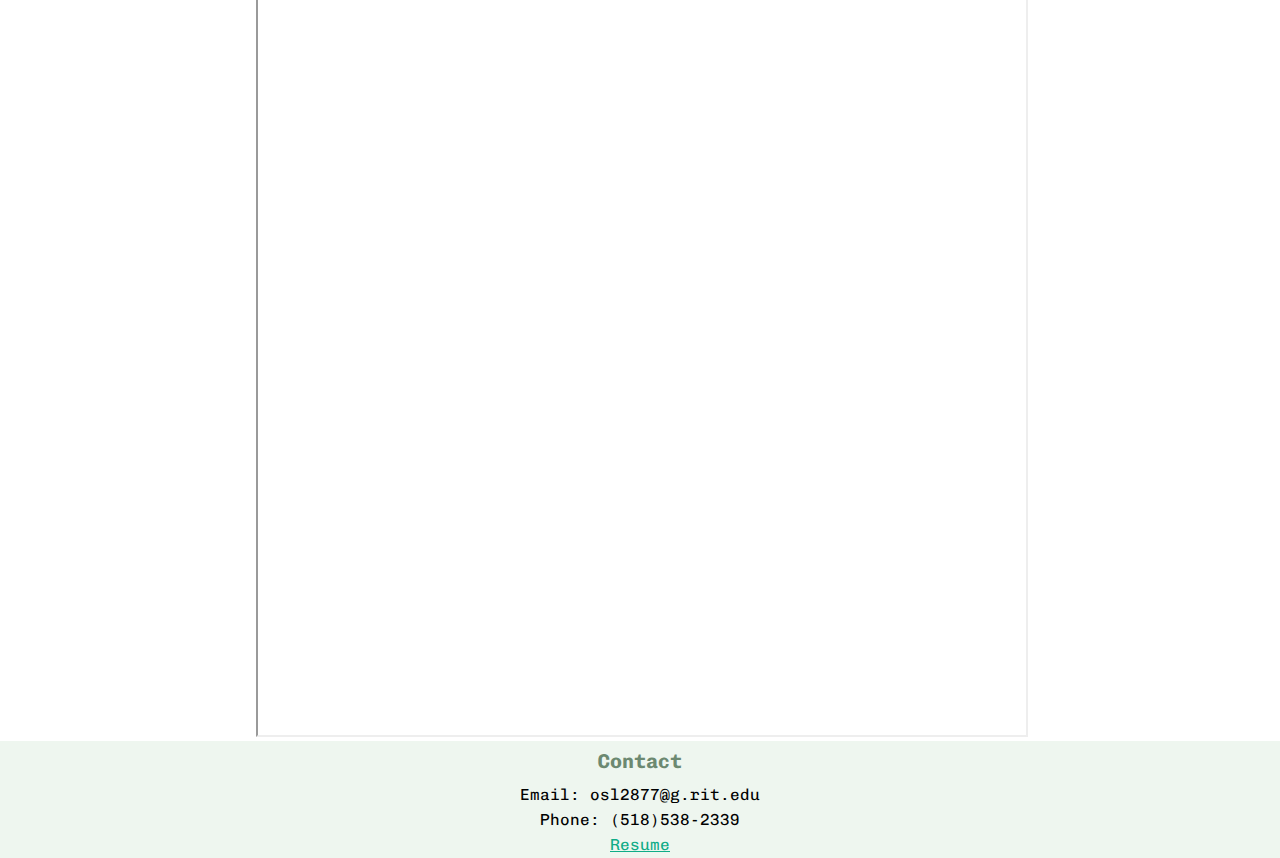
==== commit 389bcc72: "Updated resume and added npcForge" ====
--- a/index.html
+++ b/index.html
@@ -34,12 +34,11 @@
         <img id="abt-img" src="images/port-img3.jpg" alt="">
         <div id="abt-text">
             <h1 id="abt-title"></h1>
-            Graduate of Rochester Institute of Technology in New Media Interactive Development,
-            looking for a
-            CO-OP/Internship to gain practical experience in my field of study. A highly motivated individual with
+            From Rochester Institute of Technology in New Media Interactive Development,
+            looking for a CO-OP/Internship to gain practical experience in my field of study. A highly motivated
+            individual with
             experience working with HTML, CSS, JavaScript, and React. Have demonstrated abilities to work within a team
-            in
-            a fast-paced environment and meet deadlines.
+            in a fast-paced environment and meet deadlines.
 
             <br><br>
             Github: <a href="https://github.com/CursedMushroom">CursedMushroom</a>
@@ -49,6 +48,25 @@
     <div id="port">
         <h2 id="portfolio-title">Portfolio</h2>
         <section id="portfolio">
+            <section id="project">
+                <img src="images/npcForge.JPG" alt="NPCForge general npc page">
+                <h3>NPC Forge</h3>
+                <h4>Web App personal project</h4>
+                <a href="https://cursedmushroom.github.io/NPCForge/">View here!</a>
+
+                <p>NPC Forge is a versatile tool for generating diverse, detailed NPCs tailored for tabletop RPGs.
+                    With the goal to help game masters, writers, or character creation enthusiast, as a way to create
+                    characters that fit their needs with ease.
+                    <br><br>
+                    This project was inspired by my experience in both D&D and writing. I wanted to develop a tool that
+                    could quickly and easily generate characters with enough detail to feel authentic, while also
+                    offering the flexibility to expand on them or use them as-is.
+                   
+                    Ive been working on this project on my own since 2024 and updating it with new genration options and
+                    other ideas I have for it.
+                </p>
+            </section>
+
             <section id="project">
                 <img src="images/Imagine-group.JPG" alt="Imagine Group">
                 <h3>Cocoon</h3>
@@ -56,7 +74,7 @@
                 <p>Cocoon was created during the spring of our senior year at RIT. The project team consisted of 3
                     developers and 7 designers.
 
-
+                    <br><br>
                     Designers worked on creating assets, animating these assets, set design, and audio. Developers made
                     the experience interactive, using Unity to bring the worlds to life. Developers also used arduino to
                     make the control panel for the environments functionable.
@@ -70,17 +88,17 @@
                 <img src="images/decomp-temp.JPG" alt="(De)Composing">
                 <h3>(De)Composing</h3>
                 <h4>UI & menu designer, UI programmer</h4>
-                <a href="https://bcdubs.itch.io/decomposing">View early and final UI concepts here.</a>
+                <a href="decomposingUI.html">View early and final UI concepts here.</a>
                 <p>
                     (De)composing is a 2D puzzle platformer with elements of rhythm games. It combines the visceral
                     action of platforming and rhythmic timing with the thoughtful rumination of puzzle-solving. The
                     experience will be elevated by aesthetic and auditory flavor, as well as a premise rooted in gallows
                     humor. The game will be especially enjoyed by fans of casual puzzle games or lovers of music, though
                     it will also serve as a great introduction to either.
-
+                    <br><br>
                     The game is currently in development and an offical release date is unknown. Though a Demo can be
                     found on Itch.io</p>
-                
+
                 <a href="https://bcdubs.itch.io/decomposing">View The Game Here</a>
                 </p>
             </section>
@@ -201,8 +219,8 @@
                 <h3>Art</h3>
                 <h4>Digital and traditonal</h4>
                 <p>An organized place to put the art I've made, for the ones I've used in my projects and the ones I've
-                    made for fun. Some art can also be found <a href="https://www.instagram.com/curs3d.pige0n/"
-                        target="_blank">@curs3d.pige0n</a> on Instagram</p>
+                    made for fun. Some art can also be found <a href="https://cara.app/cursedpigeon"
+                        target="_blank">@cursedpigeon</a> on Cara</p>
                 <a href="https://osl2877.wixsite.com/art-portfolio" target="_blank">View
                     Here</a>
             </section>
@@ -213,7 +231,7 @@
     <h2 id="resume-title">Resume</h2>
     <section id="info">
         <section id="resume">
-            <iframe src="CO_OP Resume-Lewis.pdf"></iframe>
+            <iframe src="Lewis-Resume.pdf"></iframe>
         </section>
     </section>
 
@@ -222,7 +240,7 @@
         <h3>Contact</h3>
         <p>Email: osl2877@g.rit.edu</p>
         <p>Phone: (518)538-2339</p>
-        <p><a href="CO_OP Resume-Lewis.pdf" target="_blank">Resume</a></p>
+        <p><a href="Lewis-Resume.pdf" target="_blank">Resume</a></p>
     </footer>
 
     <script src="name.js"></script>
